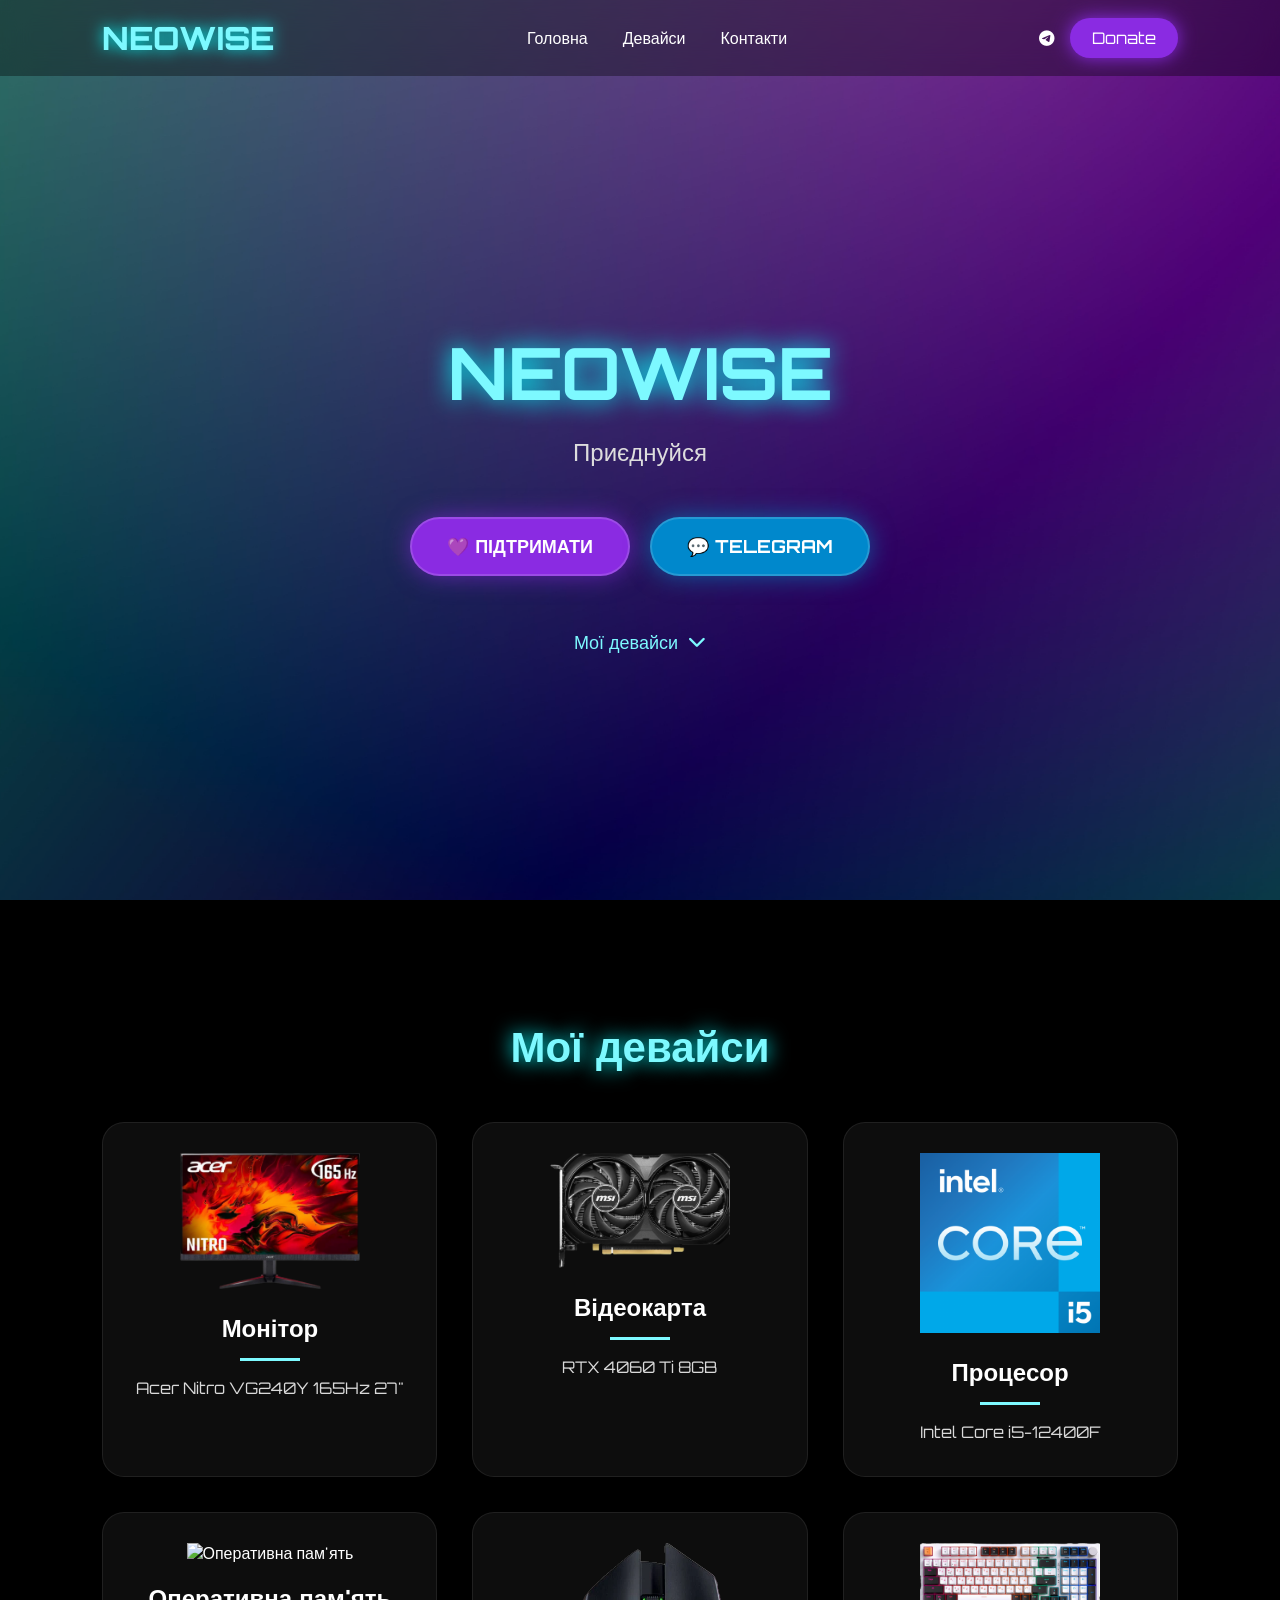
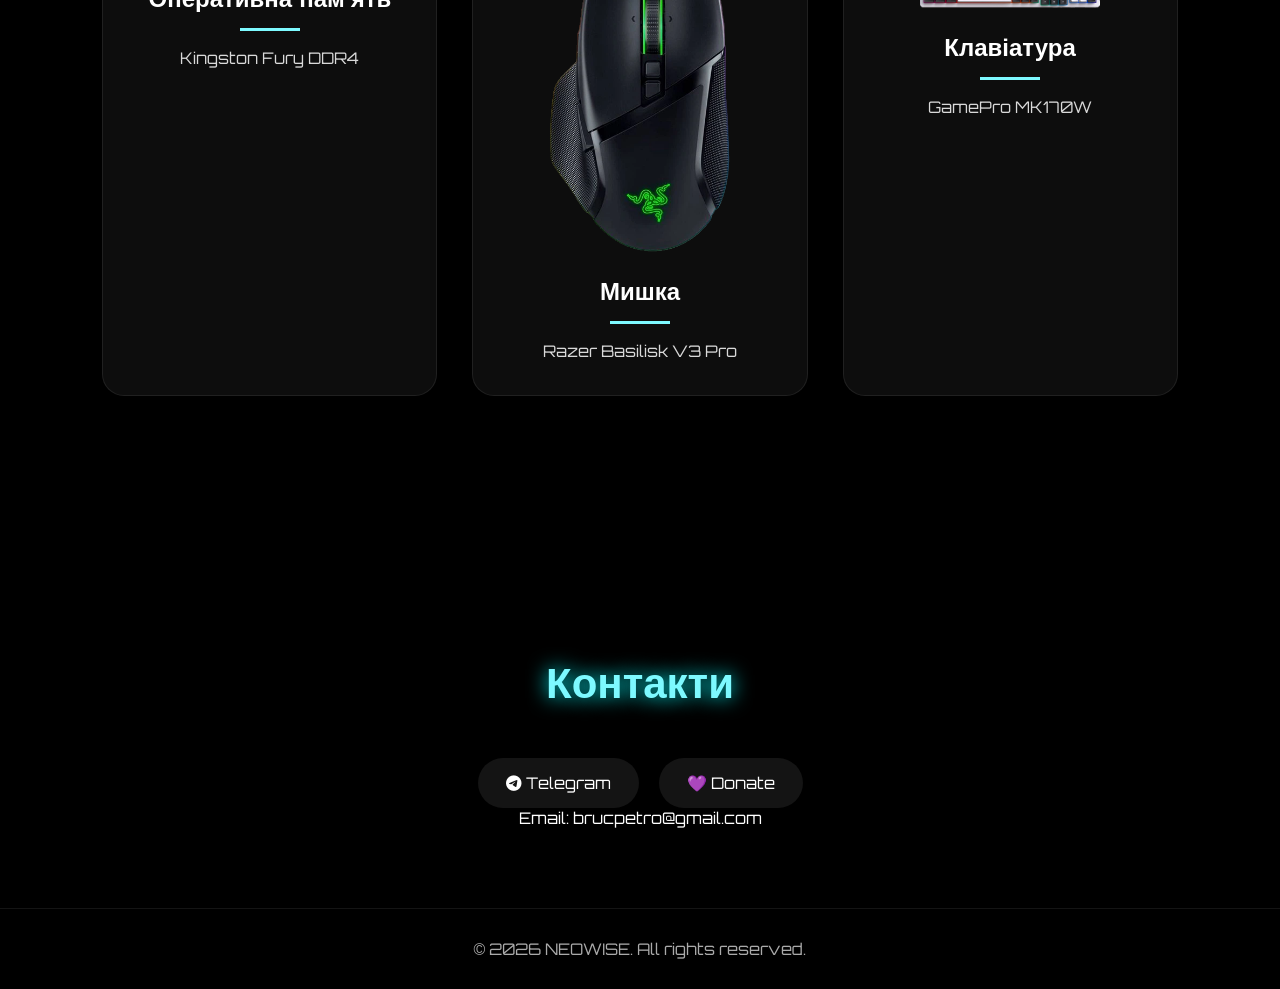
==== index.html @ 1476541c "Update index.html" ====
<!DOCTYPE html>
<html lang="uk">
<head>
    <meta charset="UTF-8">
    <meta name="viewport" content="width=device-width, initial-scale=1.0">
    <title>NEOWISE</title>

    <link rel="stylesheet" href="style.css">

    <link href="https://fonts.googleapis.com/css2?family=Orbitron:wght@400;500;600;700;800&display=swap" rel="stylesheet">

    <link rel="stylesheet"
          href="https://cdnjs.cloudflare.com/ajax/libs/font-awesome/6.7.1/css/all.min.css">
</head>

<body>

<div class="background"></div>

<header>

<nav>

<div class="logo">
NEOWISE
</div>

<div class="menu-toggle">
<span></span>
<span></span>
<span></span>
</div>

<ul>

<li><a href="#home">Головна</a></li>
<li><a href="#setup">Девайси</a></li>
<li><a href="#contacts">Контакти</a></li>

</ul>

<div class="social">

<a href="https://t.me/+gE0bKfPRIRFiYmMy" target="_blank">
<i class="fab fa-telegram"></i>
</a>

<a href="https://donatello.to/PetroRezerv"
class="donate"
target="_blank">
Donate
</a>

</div>

</nav>

<section id="home" class="hero">

<div class="hero-content">

<h1 id="typing-title">
NEOWISE
</h1>

<p id="typing-text">
Приєднуйся до моєї спільноти
</p>

<div class="hero-buttons">

<a href="https://donatello.to/PetroRezerv"
class="hero-btn donate-btn"
target="_blank">

💜 ПІДТРИМАТИ

</a>

<a href="https://t.me/+gE0bKfPRIRFiYmMy"
class="hero-btn telegram-btn"
target="_blank">

💬 TELEGRAM

</a>

</div>

<a href="#setup" class="scroll-down">

Мої девайси

<i class="fa-solid fa-chevron-down"></i>

</a>

</div>

</section>

</header>
<section id="setup">

<h2 class="section-title">
Мої девайси
</h2>

<div class="grid">

<div class="card">
<img src="images/monitor.png" alt="Монітор">
<h2>Монітор</h2>
<span></span>
<p>Acer Nitro VG240Y 165Hz 27"</p>
</div>

<div class="card">
<img src="images/videocarta.png" alt="Відеокарта">
<h2>Відеокарта</h2>
<span></span>
<p>RTX 4060 Ti 8GB</p>
</div>

<div class="card">
<img src="images/cpu.png" alt="Процесор">
<h2>Процесор</h2>
<span></span>
<p>Intel Core i5-12400F</p>
</div>

<div class="card">
<img src="images/ram.png" alt="Оперативна пам'ять">
<h2>Оперативна пам'ять</h2>
<span></span>
<p>Kingston Fury DDR4</p>
</div>

<div class="card">
<img src="images/mouse.png" alt="Мишка">
<h2>Мишка</h2>
<span></span>
<p>Razer Basilisk V3 Pro</p>
</div>

<div class="card">
<img src="images/keyboard.png" alt="Клавіатура">
<h2>Клавіатура</h2>
<span></span>
<p>GamePro MK170W</p>
</div>

</div>

</section>

<section id="contacts">

<h2 class="section-title">
Контакти
</h2>

<div class="contacts">

<a href="https://t.me/+gE0bKfPRIRFiYmMy" target="_blank">
<i class="fab fa-telegram"></i>
Telegram
</a>

<a href="https://donatello.to/PetroRezerv" target="_blank">
💜 Donate
</a>

</div>
<p class="email-text">
    Email: brucpetro@gmail.com
</p>
</section>

<footer>

<p>
© 2026 NEOWISE. All rights reserved.
</p>

</footer>

<script src="script.js"></script>

</body>
</html>
---- style.css ----
*{
    margin:0;
    padding:0;
    box-sizing:border-box;
}

html{
    scroll-behavior:smooth;
}

body{
    font-family:'Orbitron',sans-serif;
    color:#fff;
    background:#000;
    overflow-x:hidden;
}

.background{
    position:fixed;
    inset:0;
    background:url("background.jpg") center center/cover no-repeat;
    z-index:-2;
    animation:bgMove 35s linear infinite;
}

.background::after{
    content:"";
    position:absolute;
    inset:0;
    background:rgba(0,0,0,.20);
}

@keyframes bgMove{
    0%{transform:scale(1);}
    50%{transform:scale(1.08);}
    100%{transform:scale(1);}
}

header{
    min-height:100vh;
    display:flex;
    flex-direction:column;
}

nav{
    position:fixed;
    top:0;
    left:0;
    width:100%;
    display:flex;
    justify-content:space-between;
    align-items:center;
    padding:18px 8%;
    backdrop-filter:blur(14px);
    background:rgba(0,0,0,.35);
    z-index:1000;
}

.logo{
    font-size:32px;
    font-weight:800;
    color:#7df9ff;
    text-shadow:0 0 15px #00ffff;
}

nav ul{
    display:flex;
    list-style:none;
    gap:35px;
}

nav ul li a{
    color:white;
    text-decoration:none;
    transition:.3s;
}

nav ul li a:hover{
    color:#7df9ff;
}

.social{
    display:flex;
    align-items:center;
    gap:15px;
}

.social a{
    color:white;
    text-decoration:none;
    transition:.3s;
}

.social a:hover{
    color:#00ffff;
}

.donate{
    padding:10px 22px;
    border-radius:30px;
    background:#8a2be2;
    color:white;
    text-decoration:none;
    box-shadow:0 0 18px #8a2be2;
}

.hero{
    min-height:100vh;
    display:flex;
    justify-content:center;
    align-items:center;
    text-align:center;
    padding:120px 20px 40px;
}

.hero-content{
    max-width:900px;
}

.hero h1{
    font-size:72px;
    color:#7df9ff;
    text-shadow:0 0 25px cyan;
}

.hero p{
    margin-top:20px;
    font-size:24px;
    color:#ddd;
    min-height:40px;
}
.hero-buttons{
    display:flex;
    justify-content:center;
    gap:20px;
    margin-top:40px;
    flex-wrap:wrap;
}

.hero-btn{
    display:inline-flex;
    align-items:center;
    justify-content:center;
    min-width:220px;
    padding:16px 34px;
    border-radius:50px;
    text-decoration:none;
    color:#fff;
    font-size:18px;
    font-weight:700;
    transition:.35s;
    border:2px solid rgba(255,255,255,.15);
    backdrop-filter:blur(12px);
}

.donate-btn{
    background:#8a2be2;
    box-shadow:0 0 25px rgba(138,43,226,.6);
}

.telegram-btn{
    background:#0088cc;
    box-shadow:0 0 25px rgba(0,136,204,.6);
}

.hero-btn:hover{
    transform:translateY(-5px) scale(1.04);
}

.scroll-down{
    display:inline-flex;
    align-items:center;
    gap:10px;
    margin-top:55px;
    color:#7df9ff;
    text-decoration:none;
    font-size:18px;
}

.section-title{
    text-align:center;
    font-size:42px;
    color:#7df9ff;
    margin:80px 0 50px;
    text-shadow:0 0 20px cyan;
}

#setup{
    padding:40px 8% 100px;
}

.grid{
    display:grid;
    grid-template-columns:repeat(auto-fit,minmax(280px,1fr));
    gap:35px;
}

.card{
    background:rgba(255,255,255,.05);
    border:1px solid rgba(255,255,255,.08);
    border-radius:22px;
    padding:30px;
    text-align:center;
    backdrop-filter:blur(12px);
    transition:.35s;
}

.card{
    transition: transform .45s ease, box-shadow .45s ease;
    transform-style: preserve-3d;
}

.card:hover{
    transform: perspective(1000px)
               rotateX(6deg)
               rotateY(-6deg)
               translateY(-12px)
               scale(1.03);

    box-shadow:
        0 20px 45px rgba(0,255,255,.25),
        0 0 25px rgba(0,255,255,.18);
}
.card img{
    width:180px;
    max-width:100%;
    height:auto;
    margin-bottom:20px;
    object-fit:contain;
    transition:transform .45s ease;
}

.card:hover img{
    transform:scale(1.12) rotate(-3deg);
}
.card h2{
    margin-bottom:10px;
    color:#fff;
}

.card span{
    display:block;
    width:60px;
    height:3px;
    margin:15px auto;
    background:#7df9ff;
}

.card p{
    color:#d9d9d9;
    line-height:1.6;
}

#contacts{
    padding:80px 20px;
    text-align:center;
}

.contacts{
    display:flex;
    justify-content:center;
    gap:20px;
    flex-wrap:wrap;
}

.contacts a{
    color:white;
    text-decoration:none;
    padding:15px 28px;
    border-radius:40px;
    background:rgba(255,255,255,.08);
    transition:.3s;
}

.contacts a:hover{
    background:#7df9ff;
    color:#000;
}

footer{
    text-align:center;
    padding:30px;
    color:#aaa;
    border-top:1px solid rgba(255,255,255,.08);
}
/* ---------- BURGER ---------- */

.menu-toggle{
    display:none;
    flex-direction:column;
    gap:6px;
    cursor:pointer;
}

.menu-toggle span{
    width:30px;
    height:3px;
    background:#fff;
    border-radius:10px;
    transition:.3s;
}

/* ---------- MOBILE ---------- */

@media (max-width:900px){

nav{
    padding:18px 25px;
}

.menu-toggle{
    display:flex;
}

nav ul{
    position:absolute;
    top:80px;
    left:0;
    width:100%;
    background:rgba(0,0,0,.95);
    backdrop-filter:blur(20px);

    display:flex;
    flex-direction:column;
    align-items:center;

    gap:25px;

    padding:35px 0;

    transform:translateY(-150%);
    opacity:0;
    visibility:hidden;

    transition:.35s;
}

nav ul.active{
    transform:translateY(0);
    opacity:1;
    visibility:visible;
}

.social{
    display:none;
}

.logo{
    font-size:28px;
}

.hero h1{
    font-size:48px;
}

.hero p{
    font-size:20px;
}

.hero-buttons{
    flex-direction:column;
    align-items:center;
}

.hero-btn{
    width:100%;
    max-width:320px;
}

.section-title{
    font-size:34px;
}

.grid{
    grid-template-columns:1fr;
}

.card{
    padding:25px;
}

.card img{
    width:150px;
}

.contacts{
    flex-direction:column;
    align-items:center;
}

.contacts a{
    width:280px;
    justify-content:center;
}

}

/* ---------- SMALL PHONES ---------- */

@media (max-width:480px){

.hero{
    padding:110px 18px 40px;
}

.hero h1{
    font-size:38px;
}

.hero p{
    font-size:18px;
}

.hero-btn{
    font-size:16px;
    padding:15px 22px;
}

.logo{
    font-size:24px;
}

.section-title{
    font-size:28px;
}

.card h2{
    font-size:22px;
}

.card p{
    font-size:15px;
}

}
.hidden-card{
    opacity:0;
    transform:translateY(40px);
    transition:opacity .7s ease, transform .7s ease;
}

.show-card{
    opacity:1;
    transform:translateY(0);
}
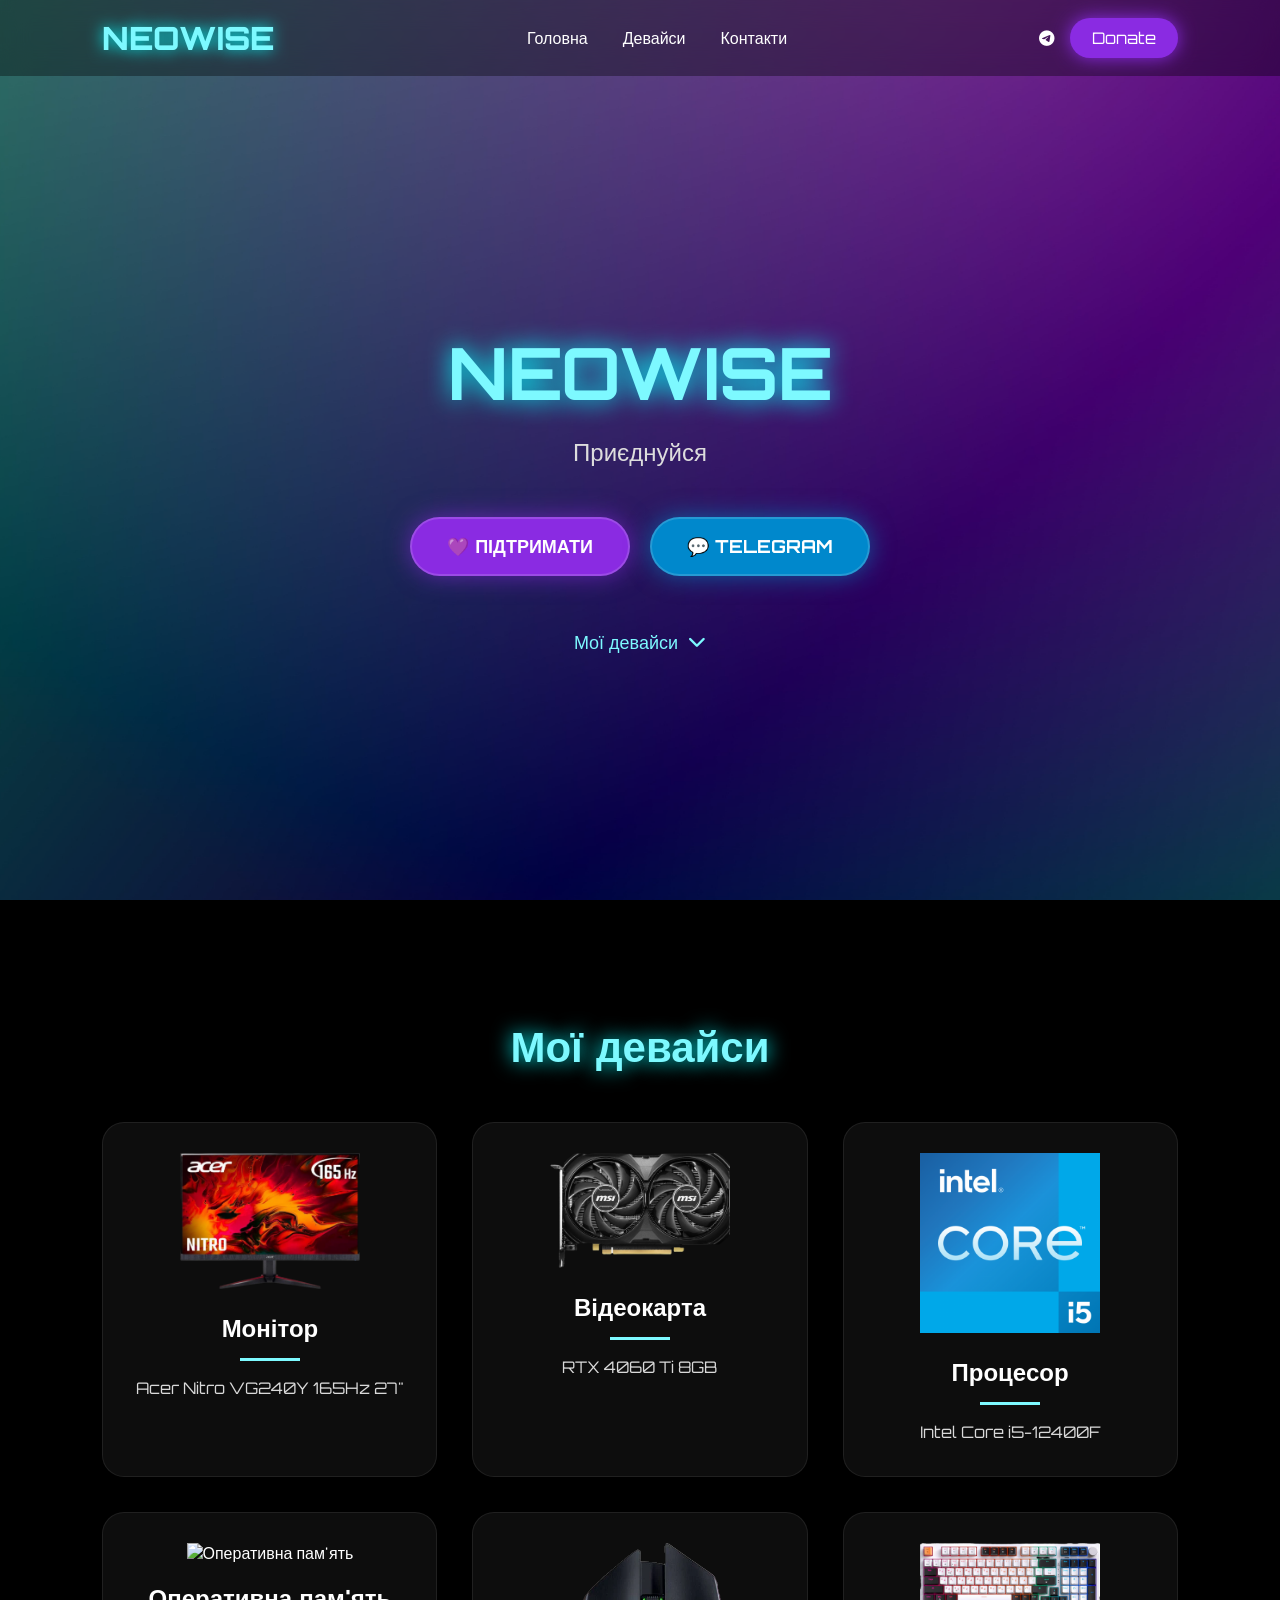
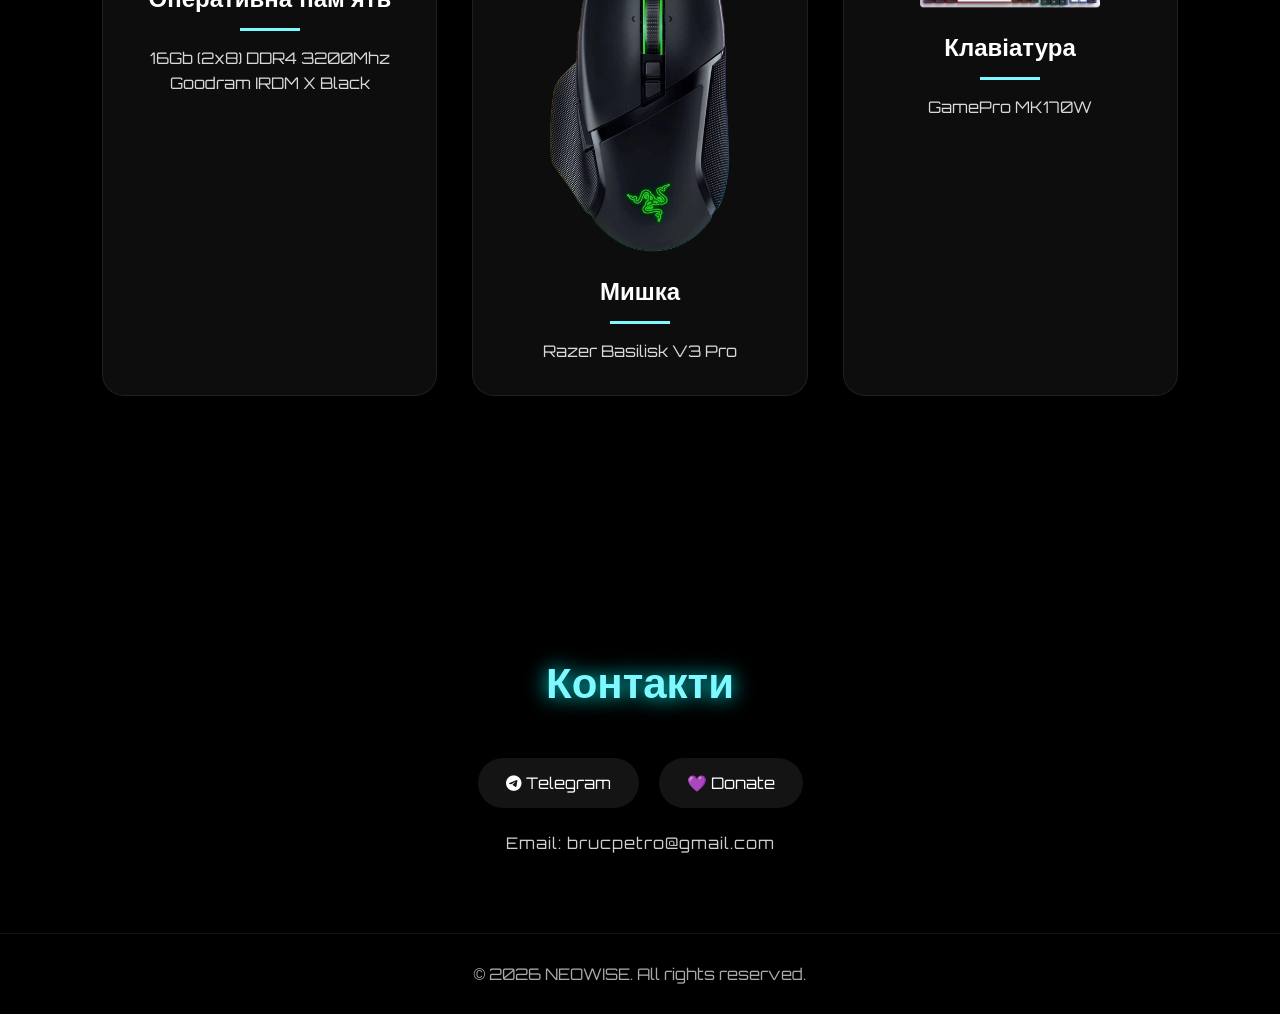
==== commit ca7c0c6c: "Update index.html" ====
--- a/index.html
+++ b/index.html
@@ -133,7 +133,7 @@
 <img src="images/ram.png" alt="Оперативна пам'ять">
 <h2>Оперативна пам'ять</h2>
 <span></span>
-<p>Kingston Fury DDR4</p>
+<p>16Gb (2x8) DDR4 3200Mhz Goodram IRDM X Black</p>
 </div>
 
 <div class="card">
--- a/style.css
+++ b/style.css
@@ -443,3 +443,10 @@
     opacity:1;
     transform:translateY(0);
 }
+.email-text{
+    margin-top:25px;
+    text-align:center;
+    color:#cfcfcf;
+    font-size:16px;
+    letter-spacing:1px;
+}
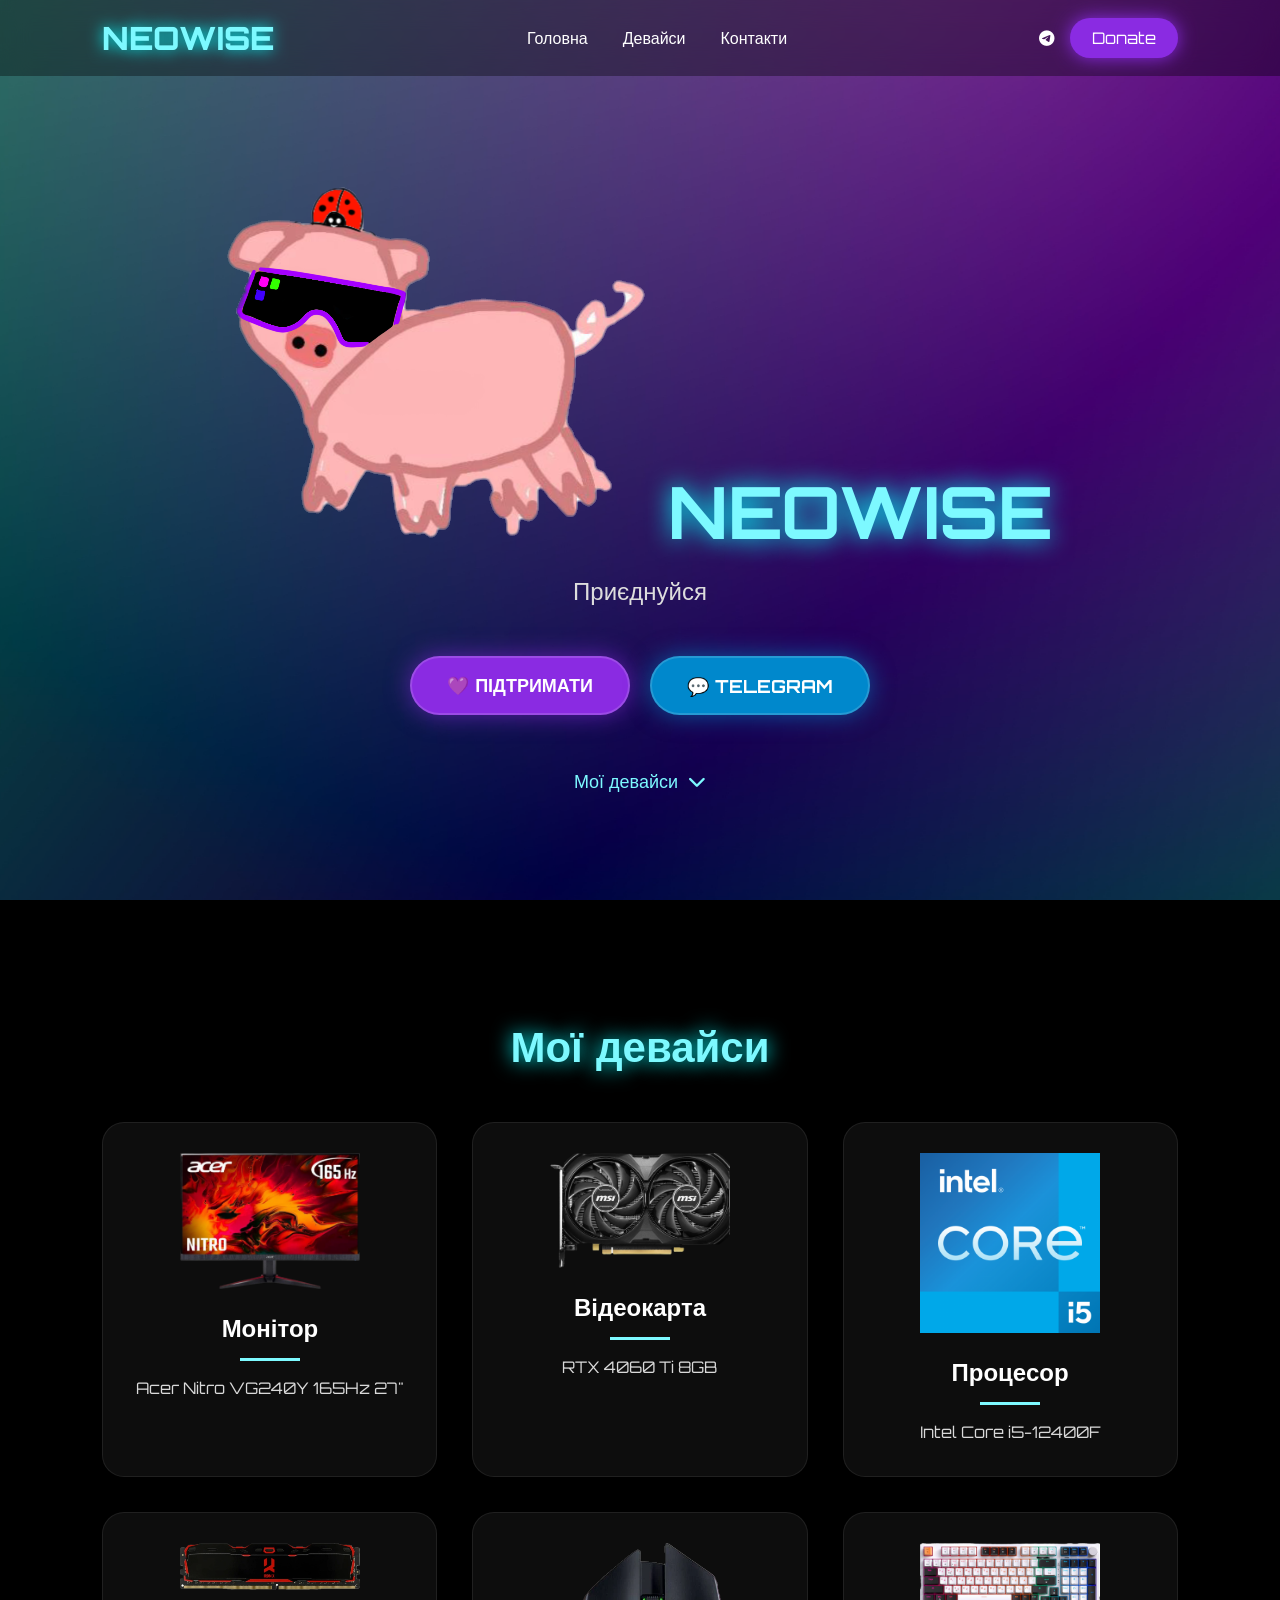
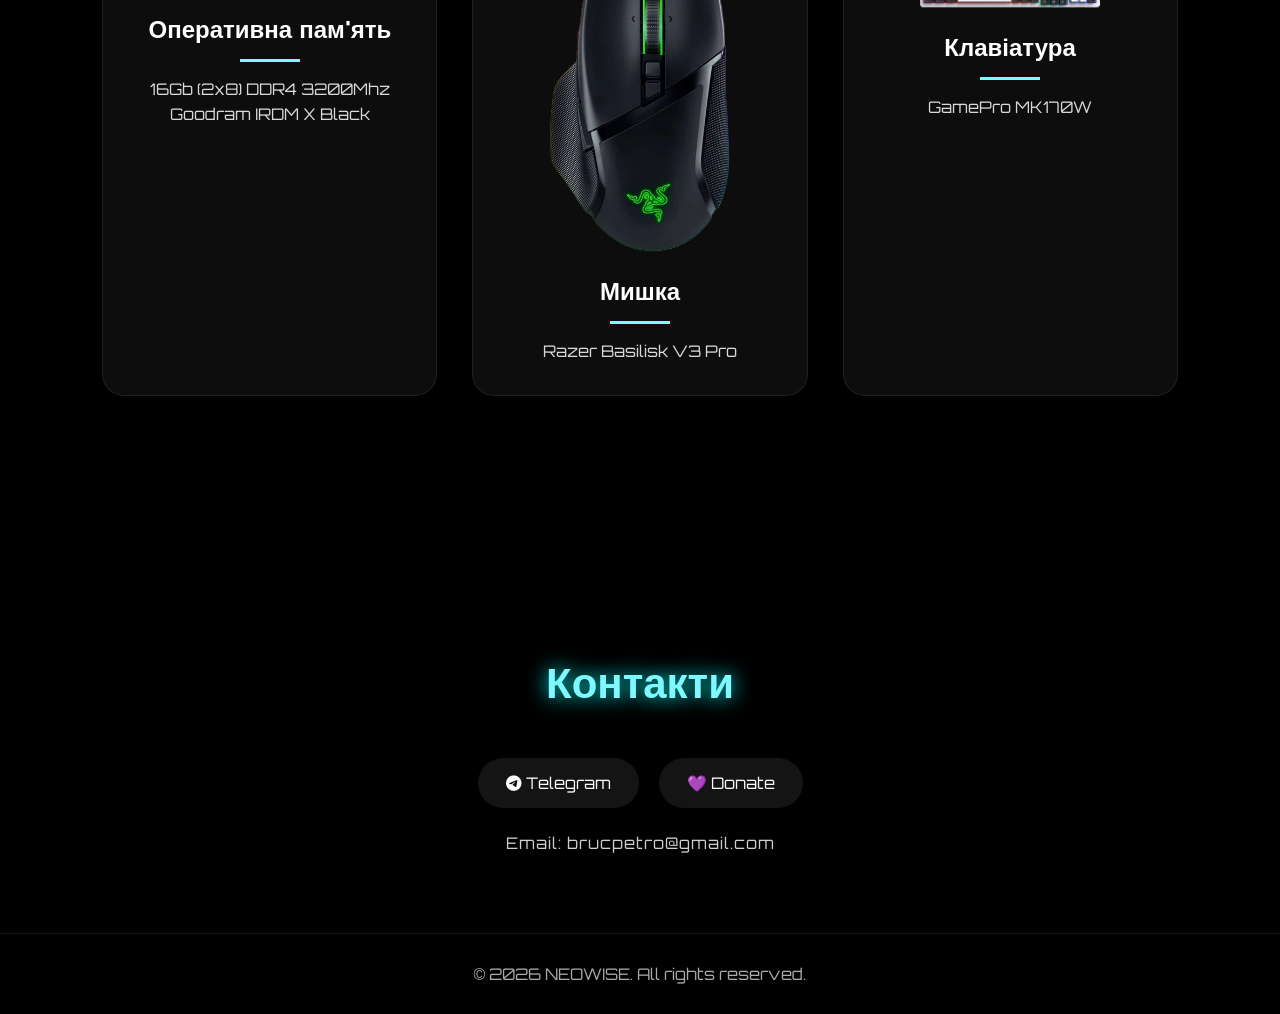
==== commit 09c74787: "Update index.html" ====
--- a/index.html
+++ b/index.html
@@ -59,8 +59,9 @@
 
 <div class="hero-content">
 
-<h1 id="typing-title">
-NEOWISE
+<h1 id="typing-title" class="hero-title">
+    <img src="images/logo.png" alt="Logo">
+    <span>NEOWISE</span>
 </h1>
 
 <p id="typing-text">
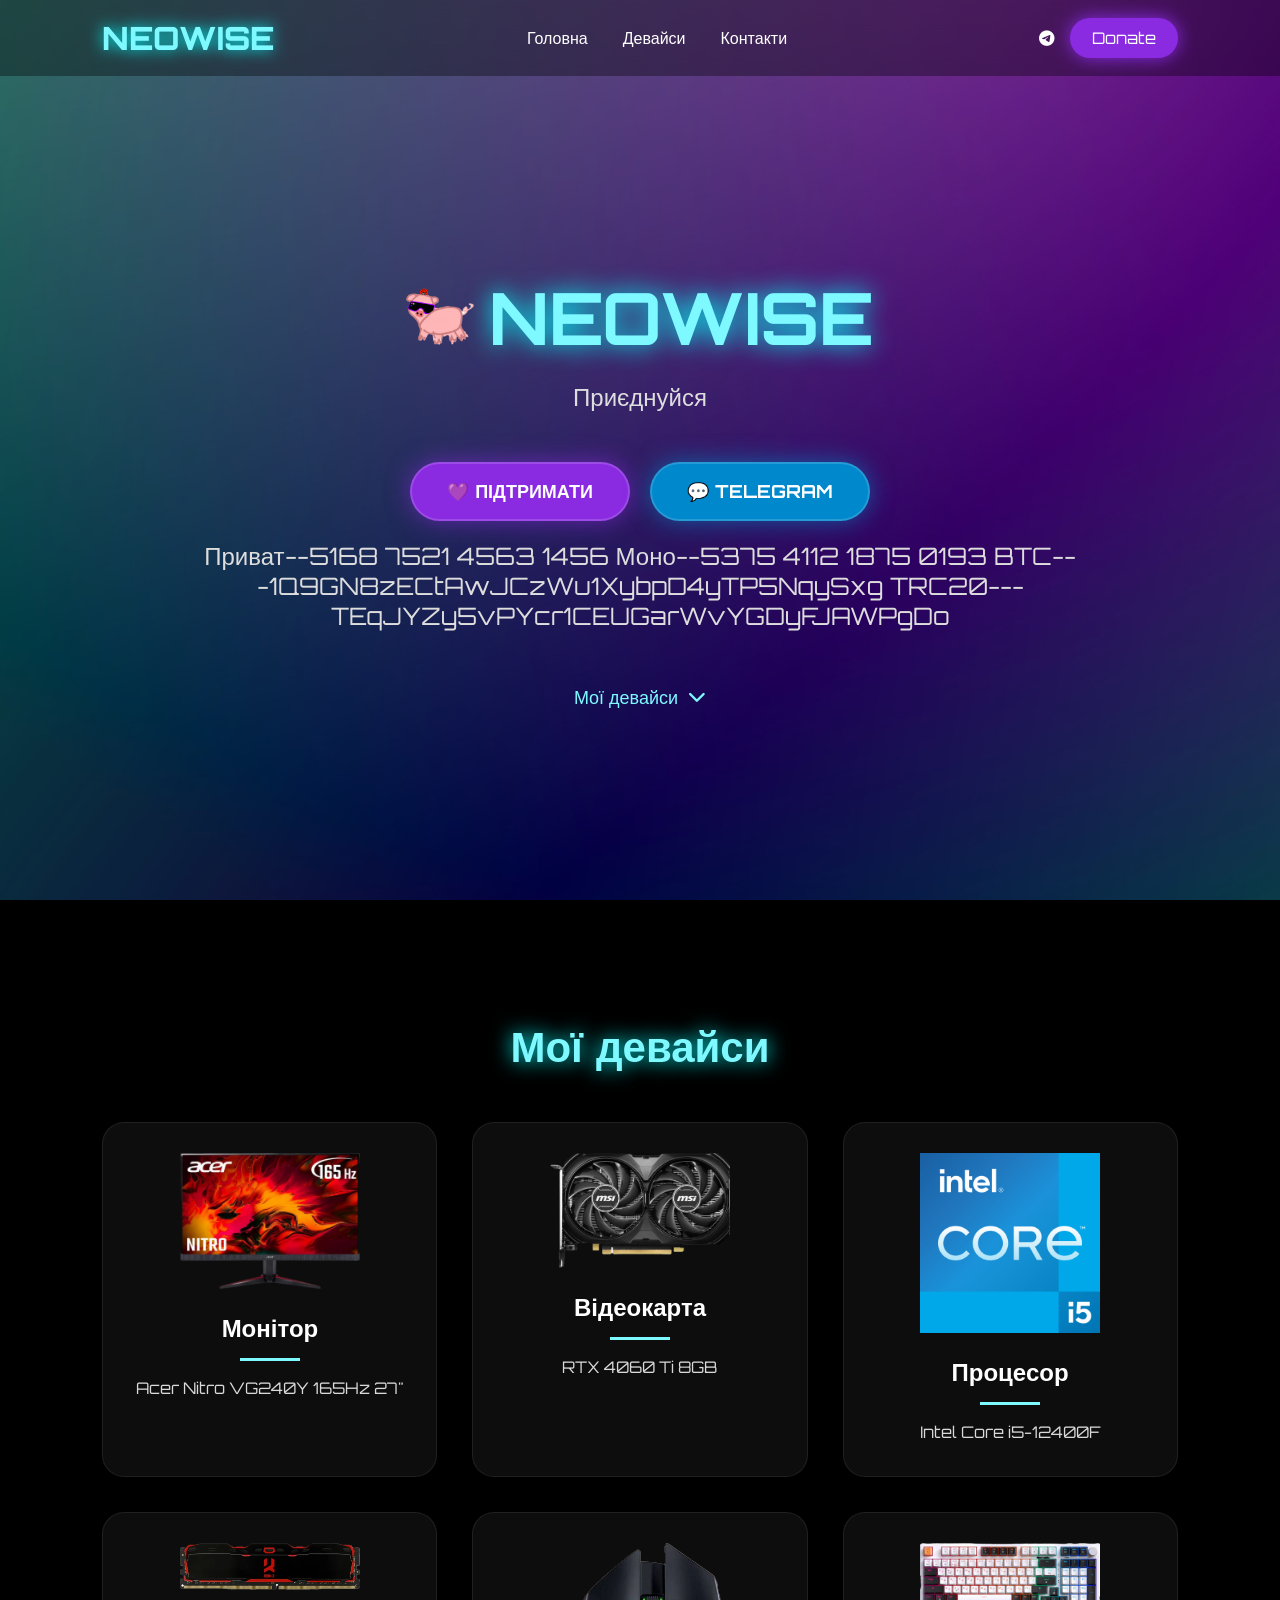
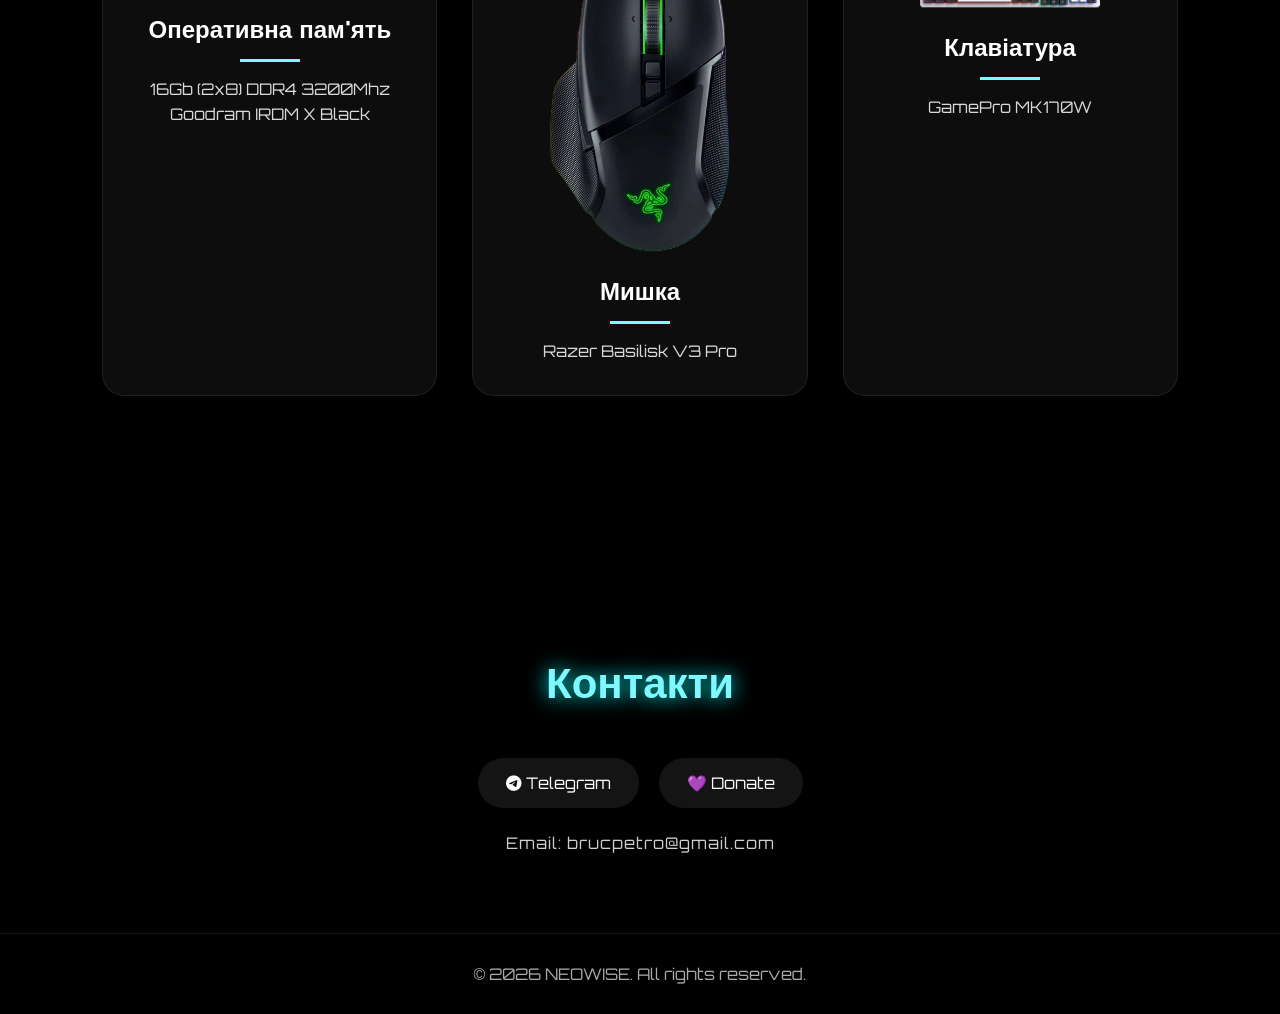
==== commit 881fc772: "Update index.html" ====
--- a/index.html
+++ b/index.html
@@ -87,7 +87,12 @@
 </a>
 
 </div>
-
+<p class="hero-text">
+    Приват--5168 7521 4563 1456
+    Моно--5375 4112 1875 0193
+    BTC---1Q9GN8zECtAwJCzWu1XybpD4yTP5NqySxg
+    TRC20---TEqJYZy5vPYcr1CEUGarWvYGDyFJAWPgDo
+</p>
 <a href="#setup" class="scroll-down">
 
 Мої девайси
--- a/style.css
+++ b/style.css
@@ -122,7 +122,21 @@
     color:#7df9ff;
     text-shadow:0 0 25px cyan;
 }
-
+.hero-title{
+    display:flex;
+    justify-content:center;
+    align-items:center;
+    gap:15px;
+}
+
+.hero-title img{
+    height:0.8em;
+    width:auto;
+}
+
+.hero-title span{
+    display:inline-block;
+}
 .hero p{
     margin-top:20px;
     font-size:24px;
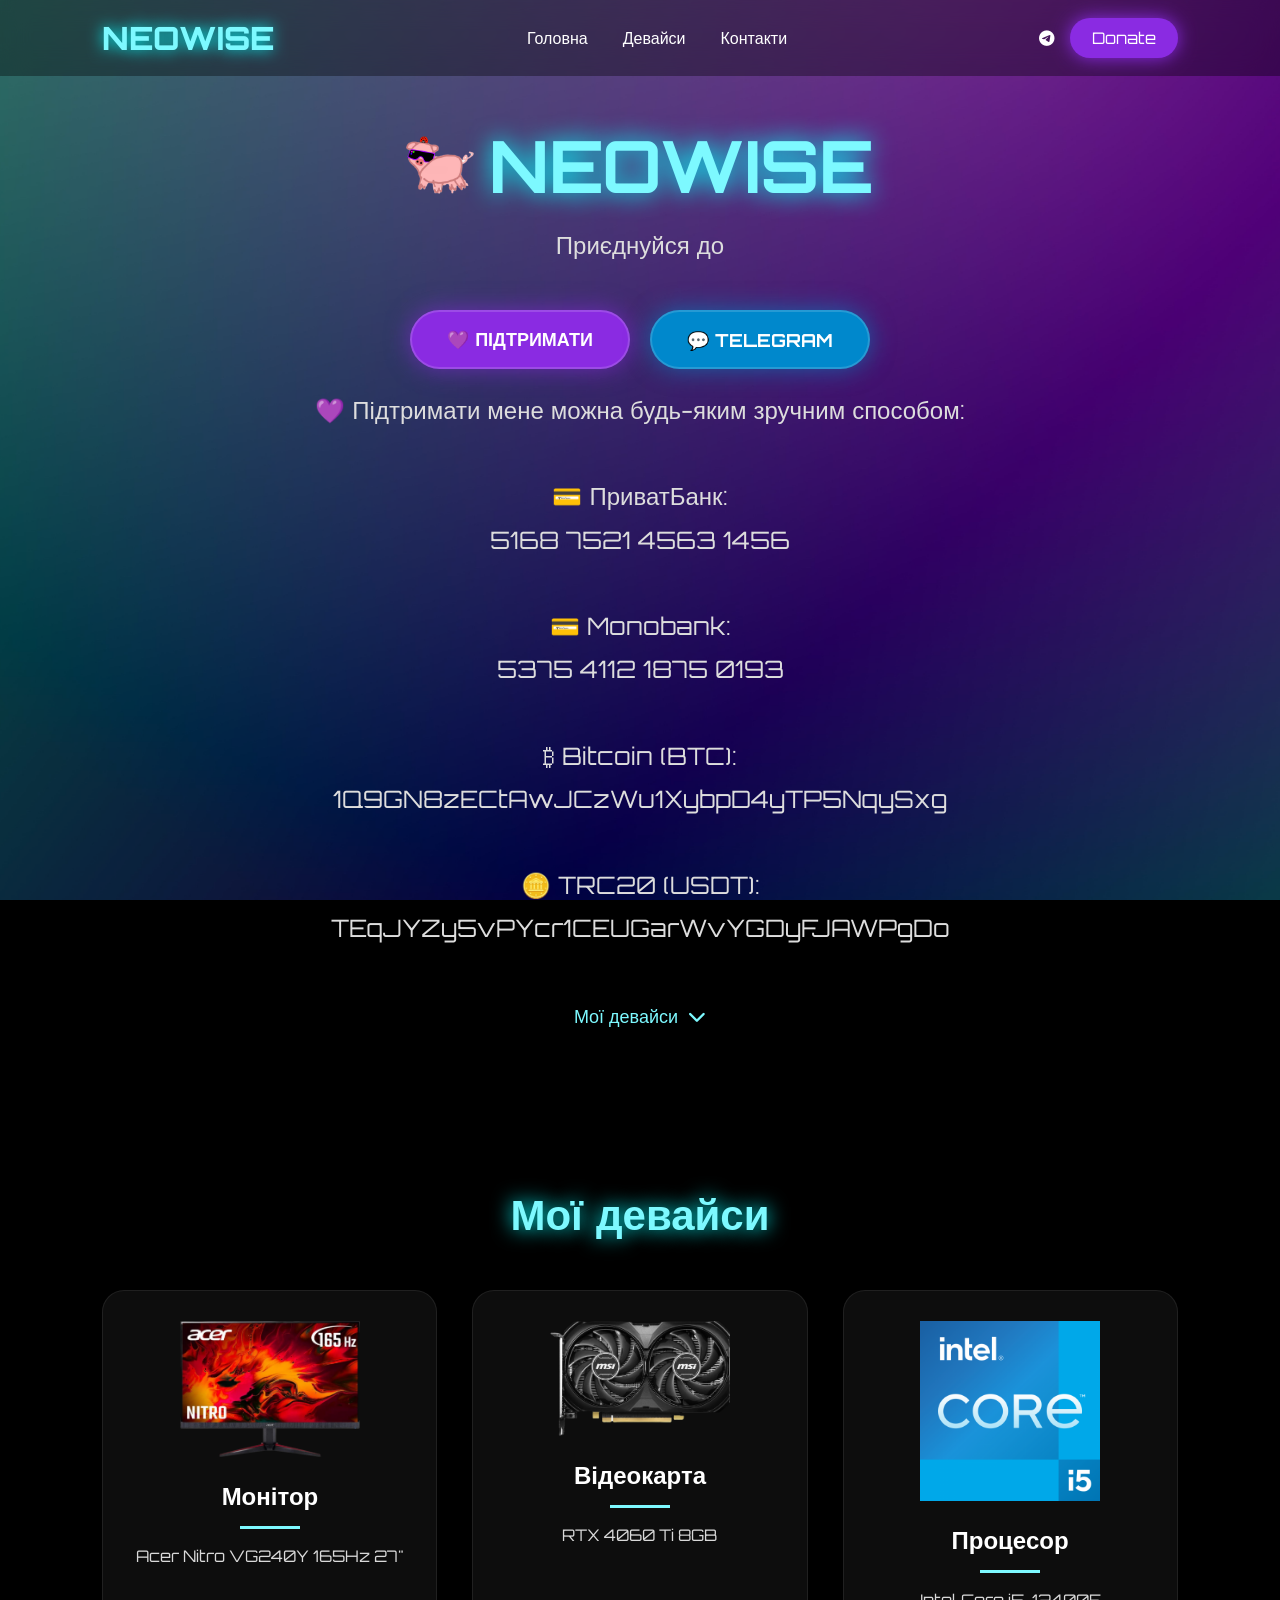
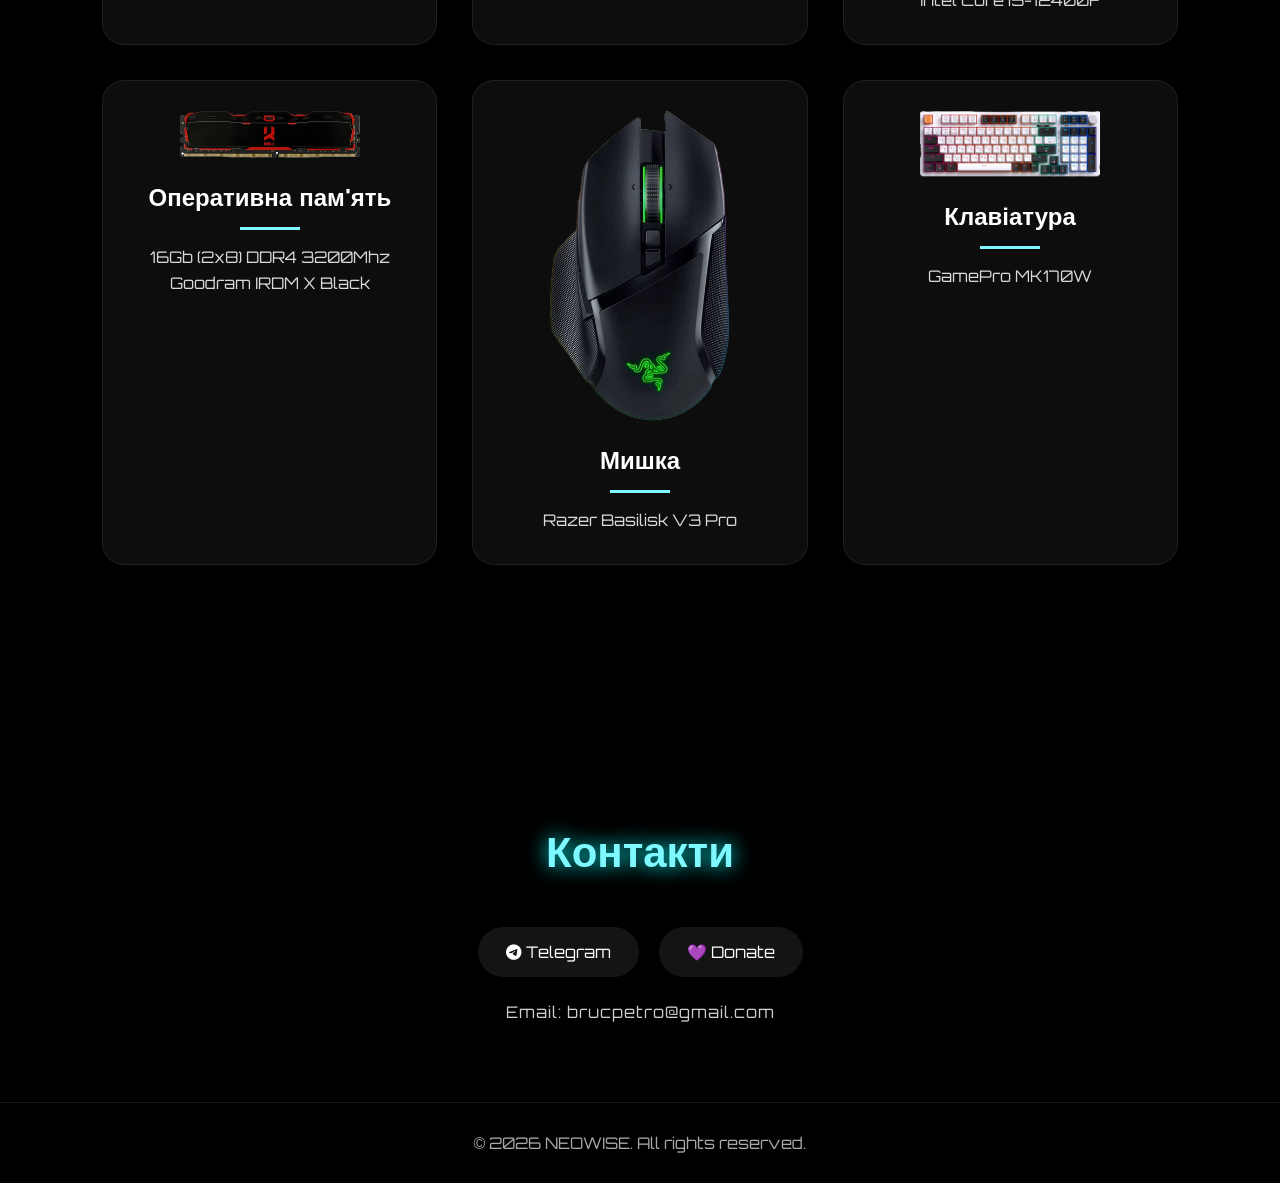
==== commit a1ce6bab: "Update index.html" ====
--- a/index.html
+++ b/index.html
@@ -88,10 +88,19 @@
 
 </div>
 <p class="hero-text">
-    Приват--5168 7521 4563 1456
-    Моно--5375 4112 1875 0193
-    BTC---1Q9GN8zECtAwJCzWu1XybpD4yTP5NqySxg
-    TRC20---TEqJYZy5vPYcr1CEUGarWvYGDyFJAWPgDo
+💜 Підтримати мене можна будь-яким зручним способом:<br><br>
+
+💳 ПриватБанк:<br>
+5168 7521 4563 1456<br><br>
+
+💳 Monobank:<br>
+5375 4112 1875 0193<br><br>
+
+₿ Bitcoin (BTC):<br>
+1Q9GN8zECtAwJCzWu1XybpD4yTP5NqySxg<br><br>
+
+🪙 TRC20 (USDT):<br>
+TEqJYZy5vPYcr1CEUGarWvYGDyFJAWPgDo
 </p>
 <a href="#setup" class="scroll-down">
 
--- a/style.css
+++ b/style.css
@@ -464,3 +464,11 @@
     font-size:16px;
     letter-spacing:1px;
 }
+.hero-text{
+    max-width:700px;
+    margin:35px auto 0;
+    text-align:center;
+    color:#d8d8d8;
+    font-size:18px;
+    line-height:1.8;
+}
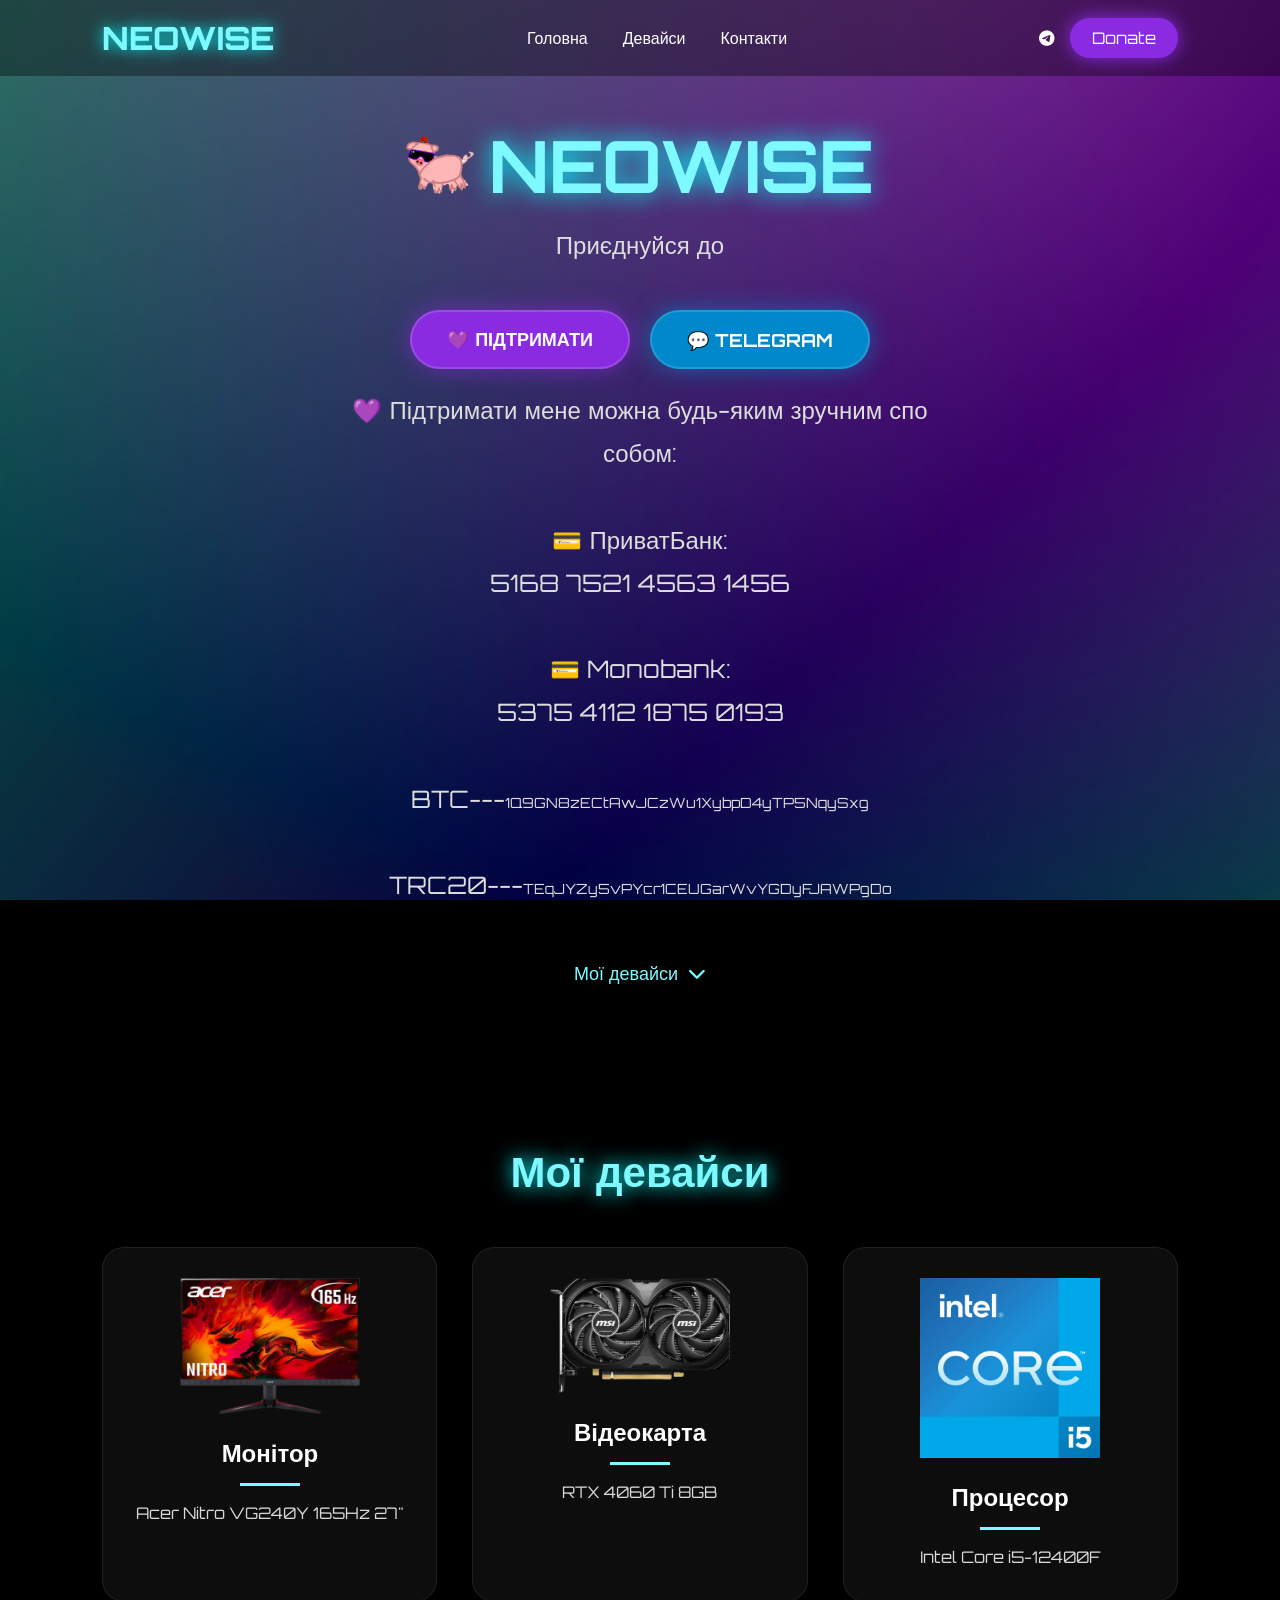
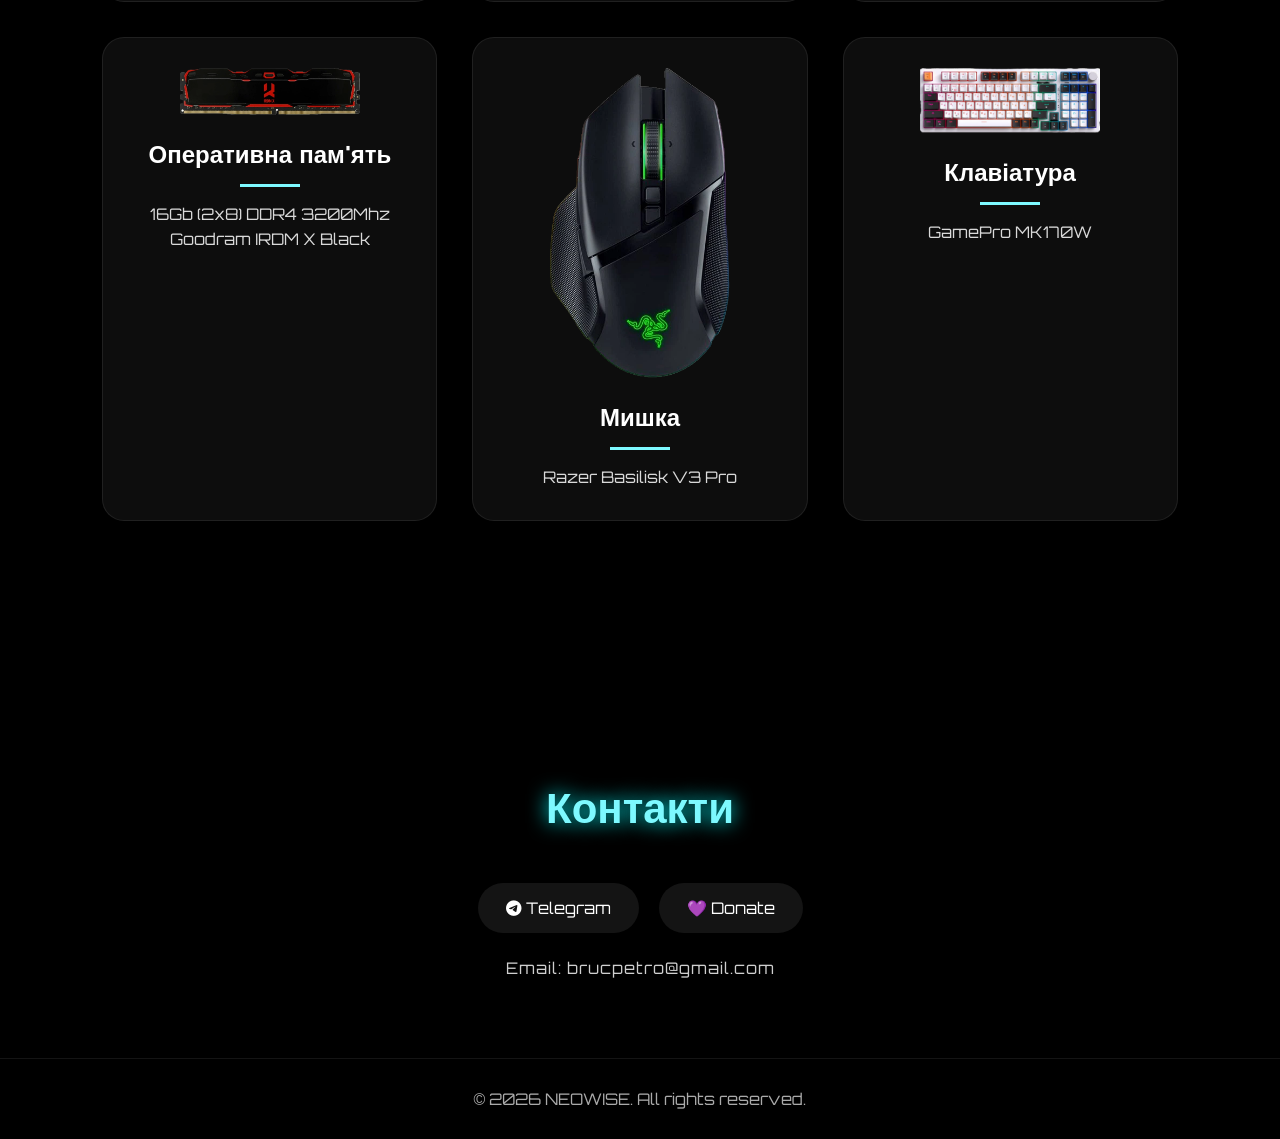
==== commit d1900cfc: "Update index.html" ====
--- a/index.html
+++ b/index.html
@@ -96,11 +96,9 @@
 💳 Monobank:<br>
 5375 4112 1875 0193<br><br>
 
-₿ Bitcoin (BTC):<br>
-1Q9GN8zECtAwJCzWu1XybpD4yTP5NqySxg<br><br>
-
-🪙 TRC20 (USDT):<br>
-TEqJYZy5vPYcr1CEUGarWvYGDyFJAWPgDo
+BTC---<span class="btc">1Q9GN8zECtAwJCzWu1XybpD4yTP5NqySxg</span><br><br>
+
+TRC20---<span class="trc">TEqJYZy5vPYcr1CEUGarWvYGDyFJAWPgDo</span>
 </p>
 <a href="#setup" class="scroll-down">
 
--- a/style.css
+++ b/style.css
@@ -466,9 +466,24 @@
 }
 .hero-text{
     max-width:700px;
+    width:90%;
     margin:35px auto 0;
     text-align:center;
     color:#d8d8d8;
     font-size:18px;
     line-height:1.8;
-}
+    word-break:break-all;
+}
+/* Для довгих криптоадрес */
+.btc,
+.trc{
+    font-size:14px;
+    word-break:break-all;
+}
+
+@media (max-width:480px){
+    .btc,
+    .trc{
+        font-size:12px;
+    }
+}
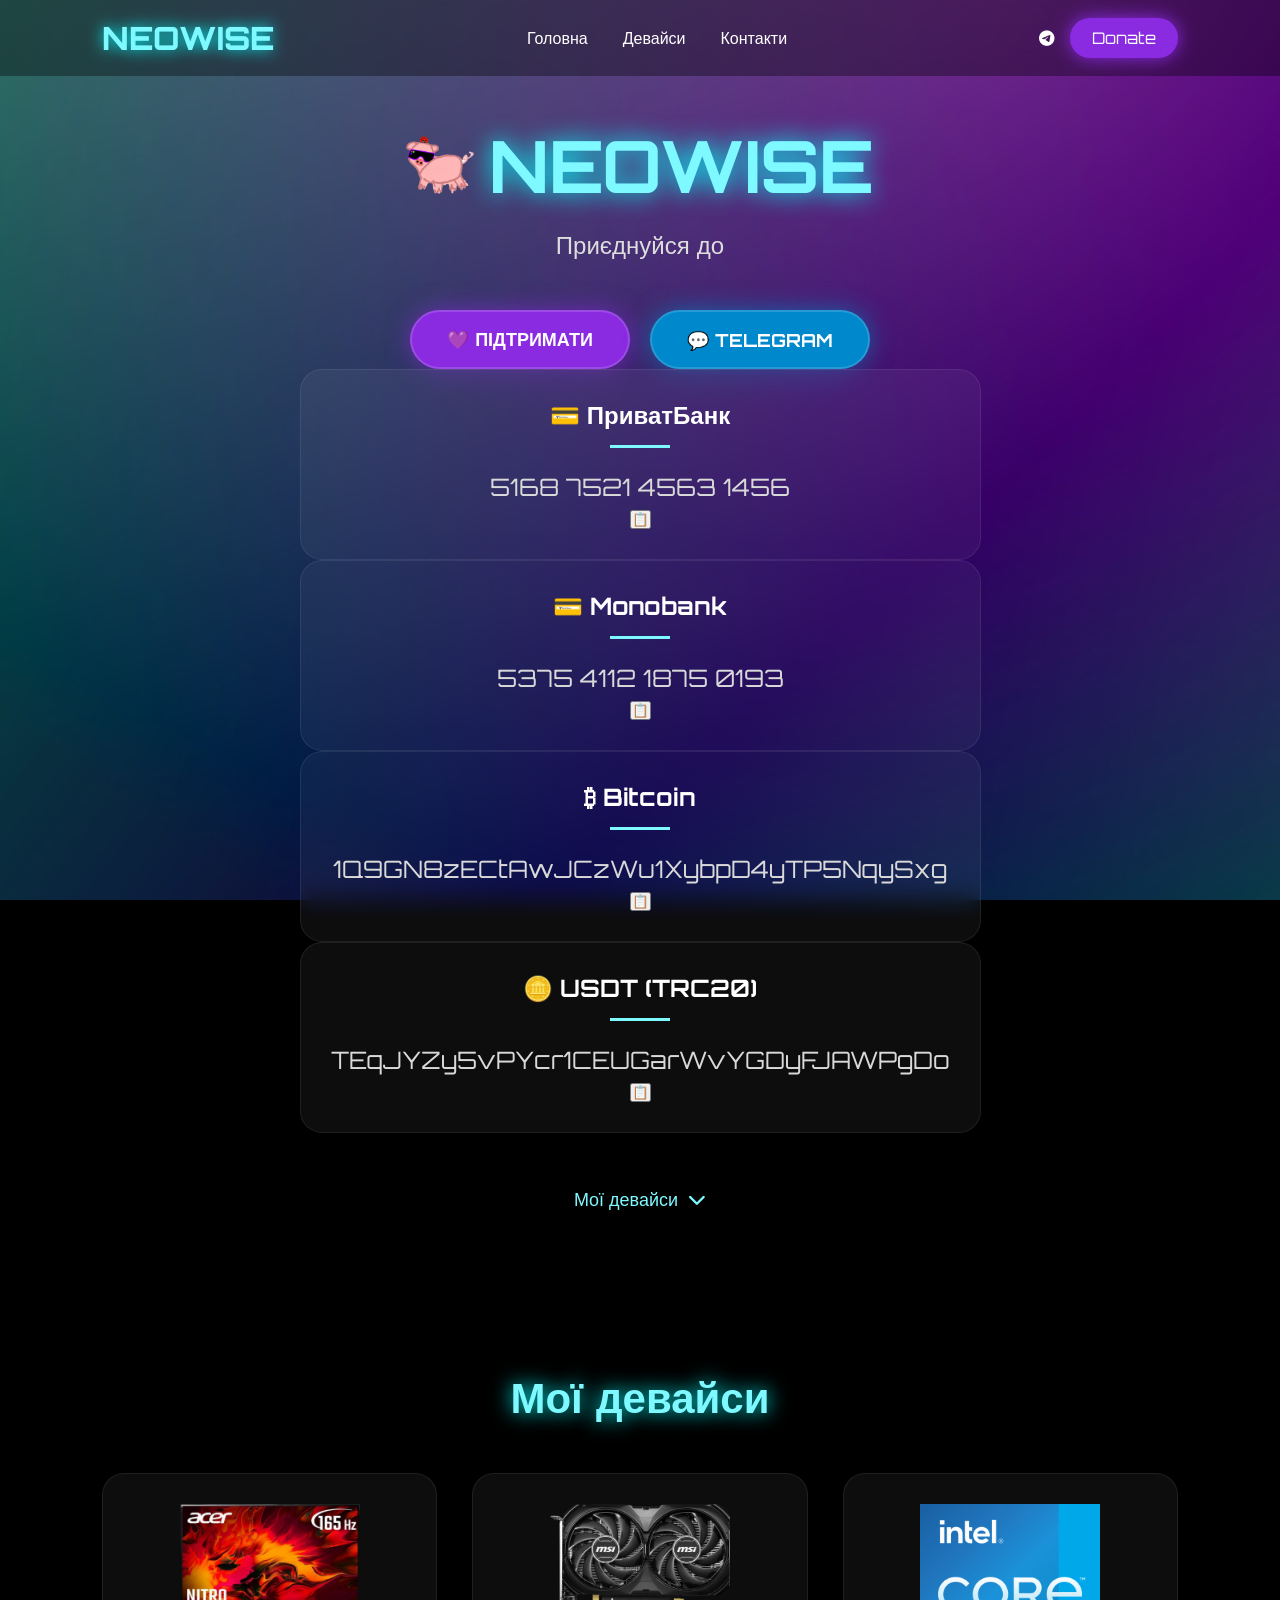
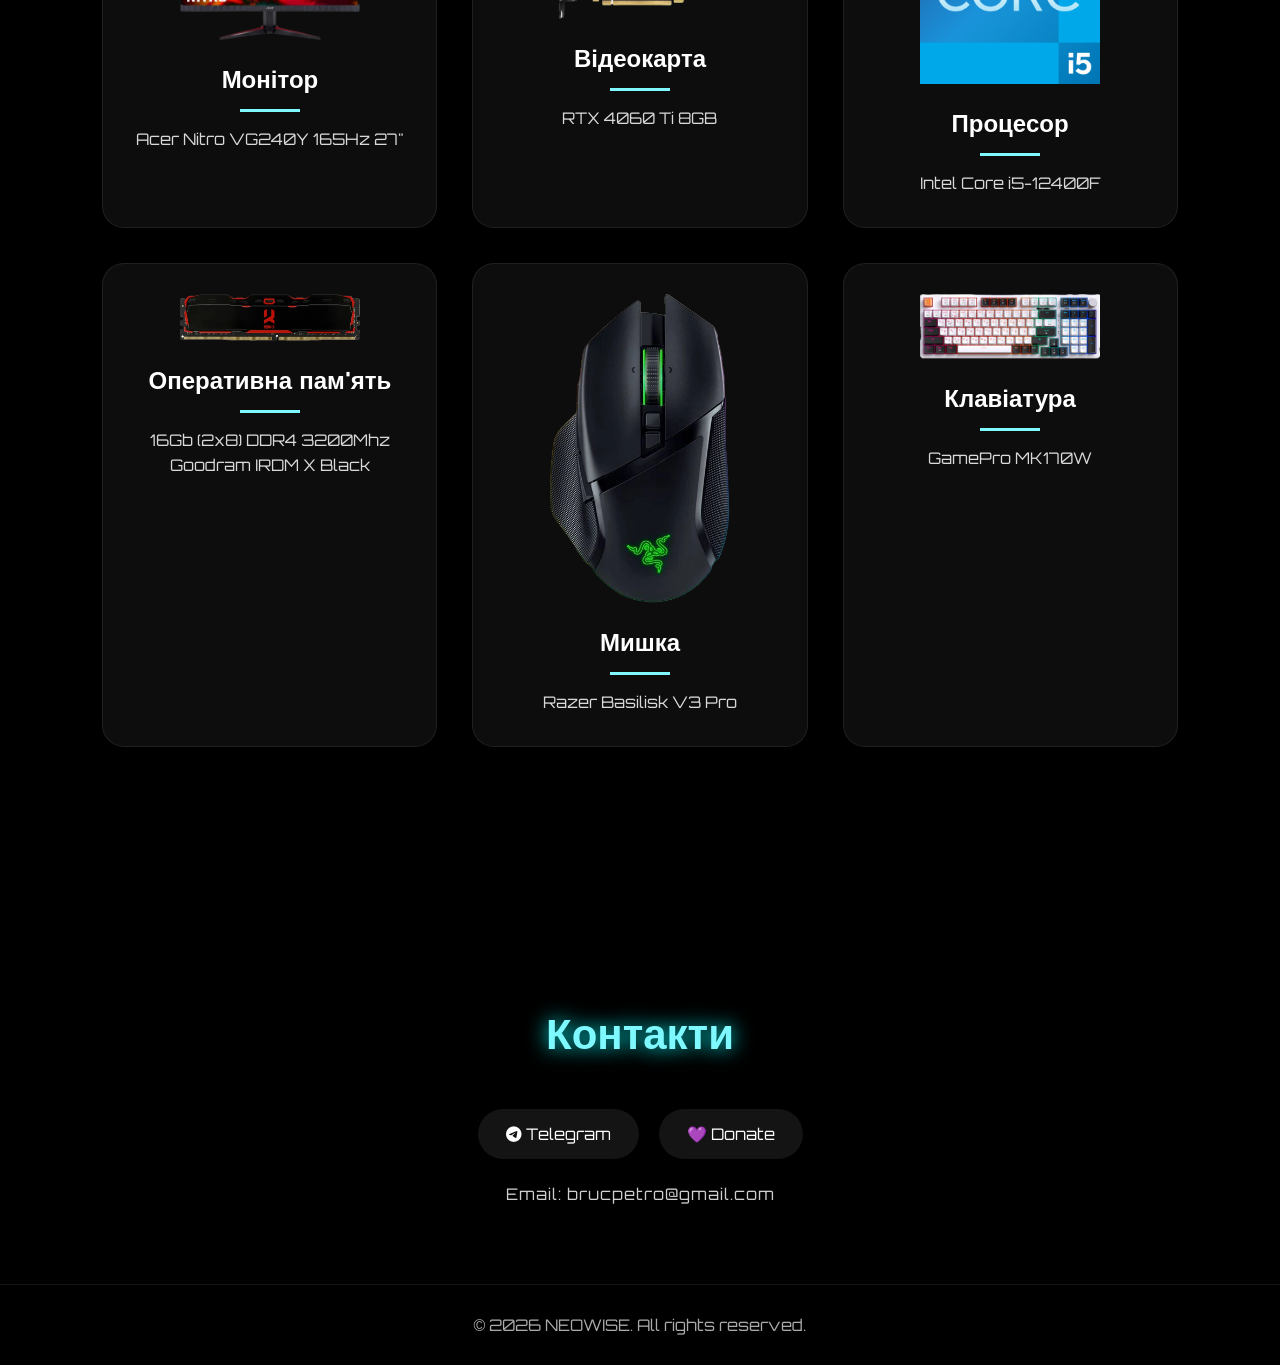
==== commit f40777f7: "Update index.html" ====
--- a/index.html
+++ b/index.html
@@ -87,19 +87,49 @@
 </a>
 
 </div>
-<p class="hero-text">
-💜 Підтримати мене можна будь-яким зручним способом:<br><br>
-
-💳 ПриватБанк:<br>
-5168 7521 4563 1456<br><br>
-
-💳 Monobank:<br>
-5375 4112 1875 0193<br><br>
-
-BTC---<span class="btc">1Q9GN8zECtAwJCzWu1XybpD4yTP5NqySxg</span><br><br>
-
-TRC20---<span class="trc">TEqJYZy5vPYcr1CEUGarWvYGDyFJAWPgDo</span>
-</p>
+<div class="donate-grid">
+
+<div class="card">
+    <h2>💳 ПриватБанк</h2>
+    <span></span>
+
+    <div class="copy-line">
+        <p id="privat">5168 7521 4563 1456</p>
+        <button class="copy-btn" onclick="copyText('privat')">📋</button>
+    </div>
+</div>
+
+<div class="card">
+    <h2>💳 Monobank</h2>
+    <span></span>
+
+    <div class="copy-line">
+        <p id="mono">5375 4112 1875 0193</p>
+        <button class="copy-btn" onclick="copyText('mono')">📋</button>
+    </div>
+</div>
+
+<div class="card">
+    <h2>₿ Bitcoin</h2>
+    <span></span>
+
+    <div class="copy-line">
+        <p id="btc" class="wallet">1Q9GN8zECtAwJCzWu1XybpD4yTP5NqySxg</p>
+        <button class="copy-btn" onclick="copyText('btc')">📋</button>
+    </div>
+</div>
+
+<div class="card">
+    <h2>🪙 USDT (TRC20)</h2>
+    <span></span>
+
+    <div class="copy-line">
+        <p id="trc" class="wallet">TEqJYZy5vPYcr1CEUGarWvYGDyFJAWPgDo</p>
+        <button class="copy-btn" onclick="copyText('trc')">📋</button>
+    </div>
+</div>
+
+</div>
 <a href="#setup" class="scroll-down">
 
 Мої девайси
--- a/style.css
+++ b/style.css
@@ -484,6 +484,6 @@
 @media (max-width:480px){
     .btc,
     .trc{
-        font-size:12px;
+        font-size:10px;
     }
 }
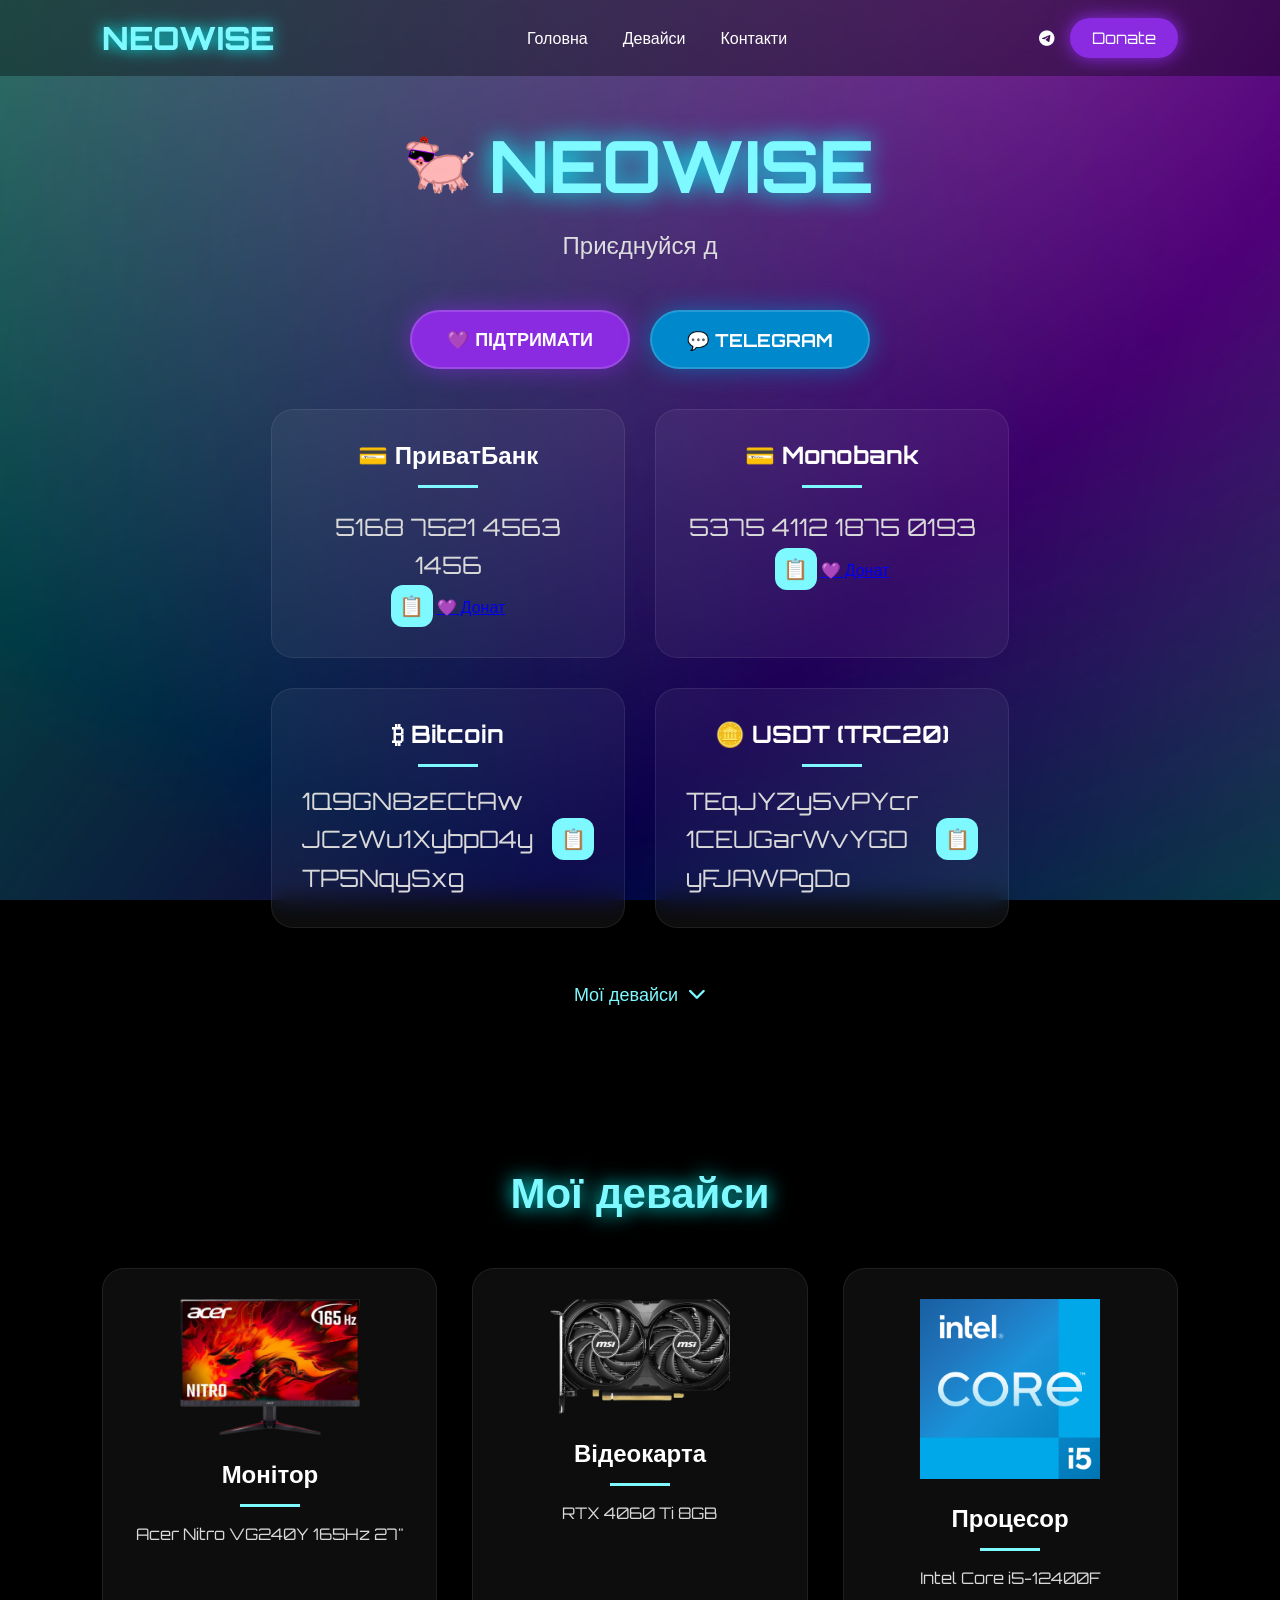
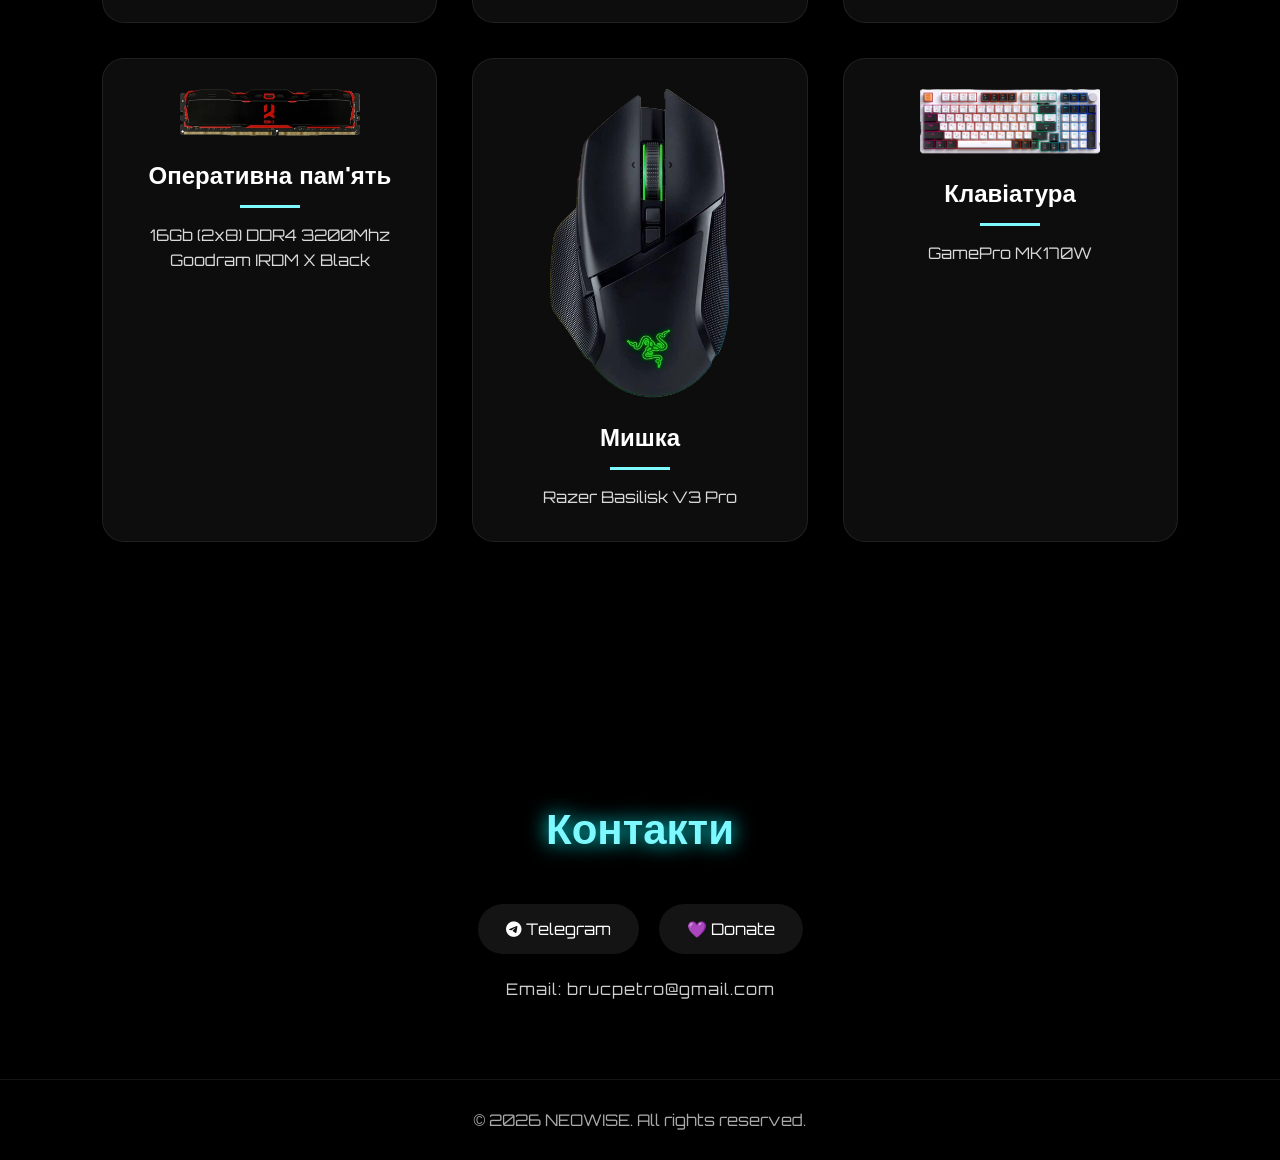
==== commit a0ce5e26: "Update index.html" ====
--- a/index.html
+++ b/index.html
@@ -93,20 +93,36 @@
     <h2>💳 ПриватБанк</h2>
     <span></span>
 
-    <div class="copy-line">
-        <p id="privat">5168 7521 4563 1456</p>
+    <p id="privat">5168 7521 4563 1456</p>
+
+    <div class="card-buttons">
         <button class="copy-btn" onclick="copyText('privat')">📋</button>
-    </div>
+
+        <a class="donate-link"
+           href="https://www.privat24.ua/send/4krag"
+           target="_blank">
+           💜 Донат
+        </a>
+    </div>
+
 </div>
 
 <div class="card">
     <h2>💳 Monobank</h2>
     <span></span>
 
-    <div class="copy-line">
-        <p id="mono">5375 4112 1875 0193</p>
+    <p id="mono">5375 4112 1875 0193</p>
+
+    <div class="card-buttons">
         <button class="copy-btn" onclick="copyText('mono')">📋</button>
-    </div>
+
+        <a class="donate-link"
+           href="https://send.monobank.ua/jar/4xz2Lmiyac"
+           target="_blank">
+           💜 Донат
+        </a>
+    </div>
+
 </div>
 
 <div class="card">
--- a/style.css
+++ b/style.css
@@ -487,3 +487,63 @@
         font-size:10px;
     }
 }
+.donate-grid{
+    display:grid;
+    grid-template-columns:repeat(auto-fit,minmax(280px,1fr));
+    gap:30px;
+    margin-top:40px;
+}
+
+.copy-line{
+    display:flex;
+    align-items:center;
+    justify-content:space-between;
+    gap:15px;
+}
+
+.copy-line p{
+    margin:0;
+    text-align:left;
+    flex:1;
+}
+
+.wallet{
+    font-size:13px;
+    word-break:break-all;
+}
+
+.copy-btn{
+    width:42px;
+    height:42px;
+    border:none;
+    border-radius:12px;
+    background:#7df9ff;
+    color:#000;
+    font-size:20px;
+    cursor:pointer;
+    transition:.3s;
+    flex-shrink:0;
+}
+
+.copy-btn:hover{
+    transform:scale(1.1);
+    box-shadow:0 0 20px #7df9ff;
+}
+
+@media (max-width:480px){
+
+.copy-line{
+    gap:10px;
+}
+
+.wallet{
+    font-size:11px;
+}
+
+.copy-btn{
+    width:36px;
+    height:36px;
+    font-size:17px;
+}
+
+}
